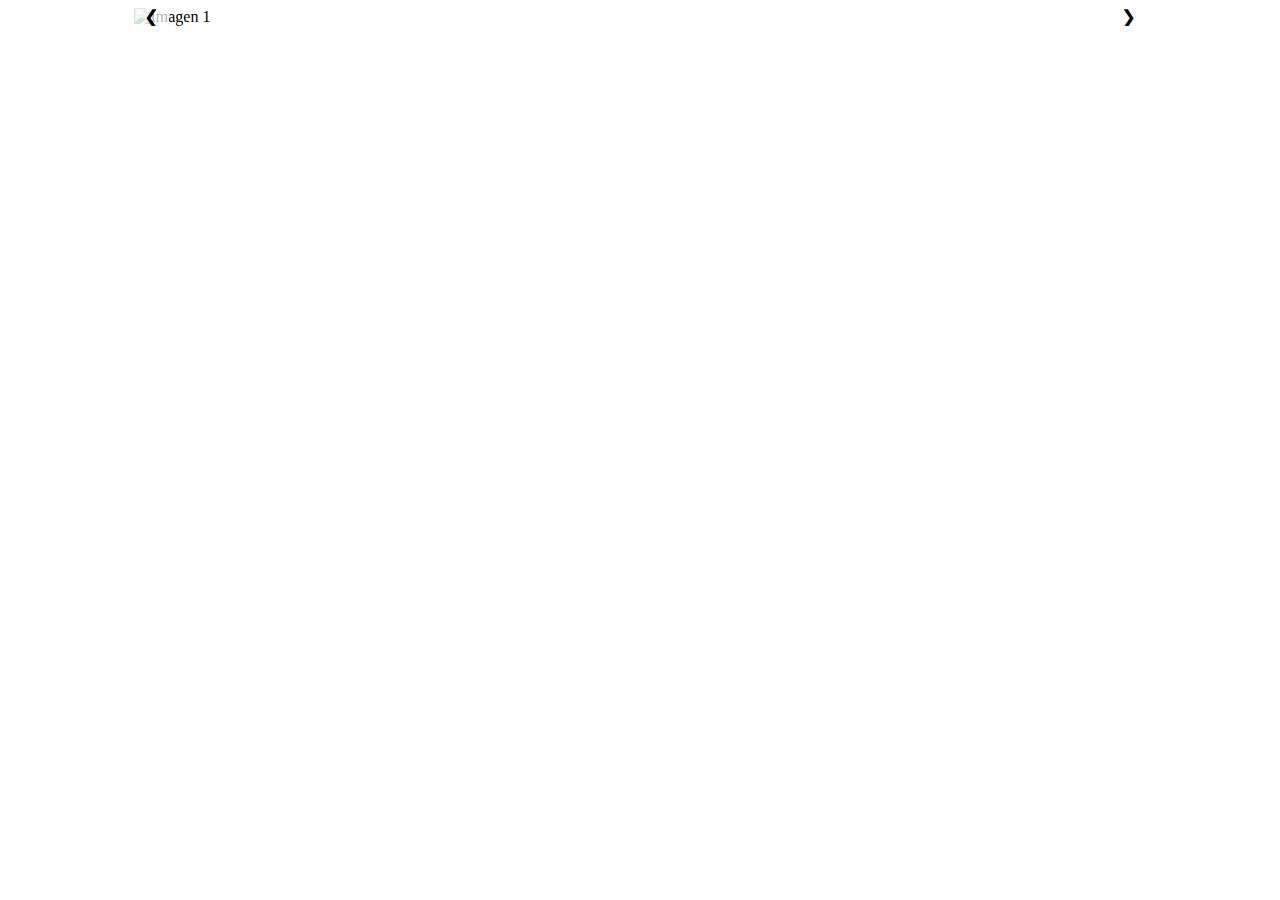
==== home/home.html @ 11937ffe "ordenado" ====
<!DOCTYPE html>
<html lang="en">
<head>
    <meta charset="UTF-8">
    <meta name="viewport" content="width=device-width, initial-scale=1.0">
    <title>Document</title>
    <link rel="stylesheet" href="home.css">
</head>
<body>
    <div class="carrusel">
        <div class="imagenes" id="imagenes">
            <img class="imagen" src="./imagenes/inicio/1.jpg" alt="Imagen 1">
            <img class="imagen" src="./imagenes/inicio/2.jpg" alt="Imagen 2">
            <img class="imagen" src="./imagenes/inicio/3.jpg" alt="Imagen 3">
        </div>
        <div class="botones">
            <button class="boton" onclick="anterior()">&#10094;</button>
            <button class="boton" onclick="siguiente()">&#10095;</button>
        </div>
    </div>
  <script src="../main.js"></script>
</body>
</html>
---- home/home.css ----
.carrusel {
    width: 80%;
    margin: auto;
    overflow: hidden;
    position: relative;
  }
  .imagenes {
    display: flex;
    transition: transform 0.5s ease;
  }
  .imagen {
    min-width: 100%;
    box-sizing: border-box;
  }
  .botones {
    position: absolute;
    top: 50%;
    width: 100%;
    display: flex;
    justify-content: space-between;
    transform: translateY(-50%);
  }
  .boton {
    background-color: rgba(255, 255, 255, 0.7);
    border: none;
    cursor: pointer;
    padding: 10px;
    font-size: 18px;
  }
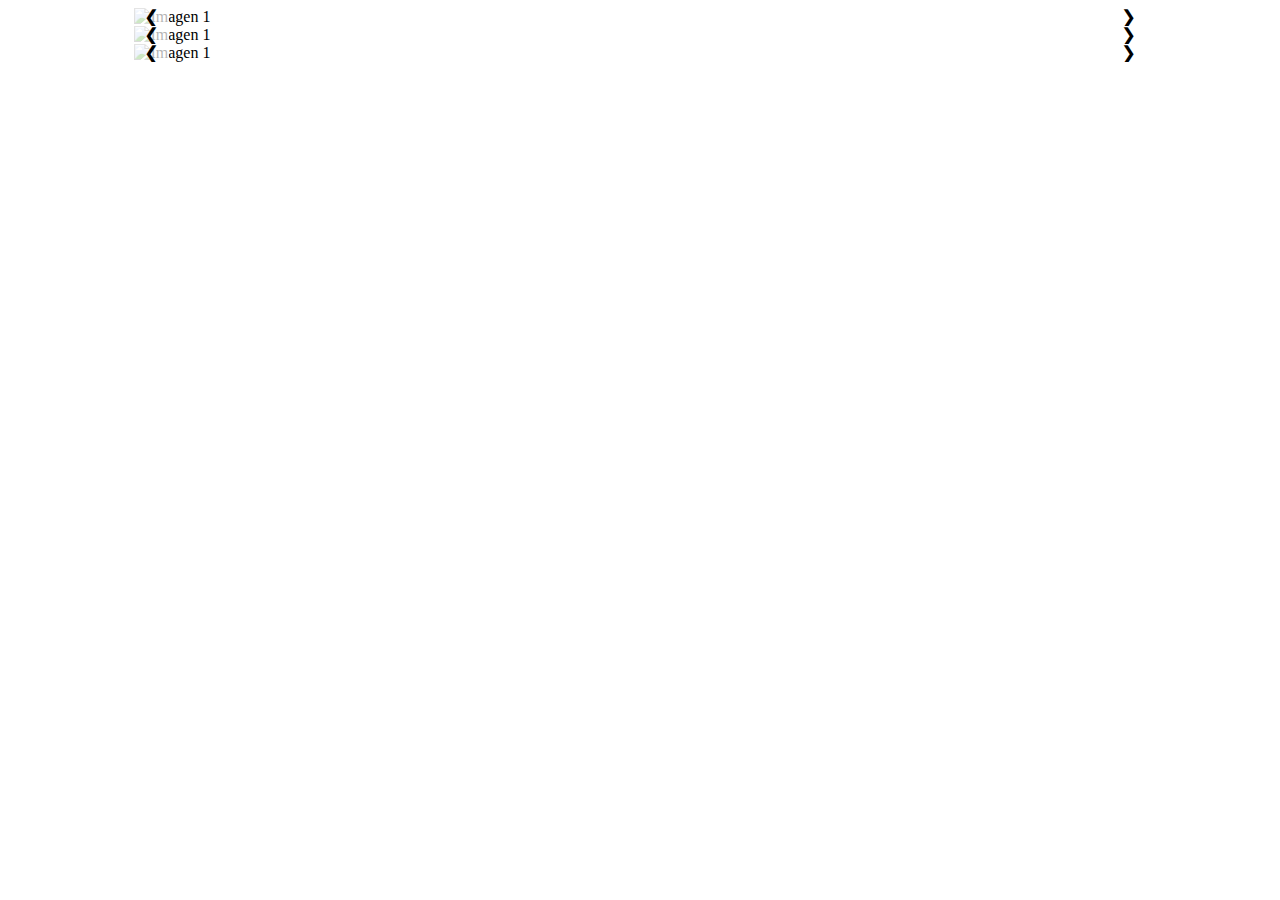
==== commit 33570921: "a" ====
--- a/home/home.html
+++ b/home/home.html
@@ -18,6 +18,29 @@
             <button class="boton" onclick="siguiente()">&#10095;</button>
         </div>
     </div>
+
+    <div class="carrusel">
+        <div class="imagenes" id="imagenes">
+            <img class="imagen" src="./imagenes/inicio/1.jpg" alt="Imagen 1">
+            <img class="imagen" src="./imagenes/inicio/2.jpg" alt="Imagen 2">
+            <img class="imagen" src="./imagenes/inicio/3.jpg" alt="Imagen 3">
+        </div>
+        <div class="botones">
+            <button class="boton" onclick="anterior()">&#10094;</button>
+            <button class="boton" onclick="siguiente()">&#10095;</button>
+        </div>
+    </div>
+    <div class="carrusel">
+        <div class="imagenes" id="imagenes">
+            <img class="imagen" src="./imagenes/inicio/1.jpg" alt="Imagen 1">
+            <img class="imagen" src="./imagenes/inicio/2.jpg" alt="Imagen 2">
+            <img class="imagen" src="./imagenes/inicio/3.jpg" alt="Imagen 3">
+        </div>
+        <div class="botones">
+            <button class="boton" onclick="anterior()">&#10094;</button>
+            <button class="boton" onclick="siguiente()">&#10095;</button>
+        </div>
+    </div>
   <script src="../main.js"></script>
 </body>
 </html>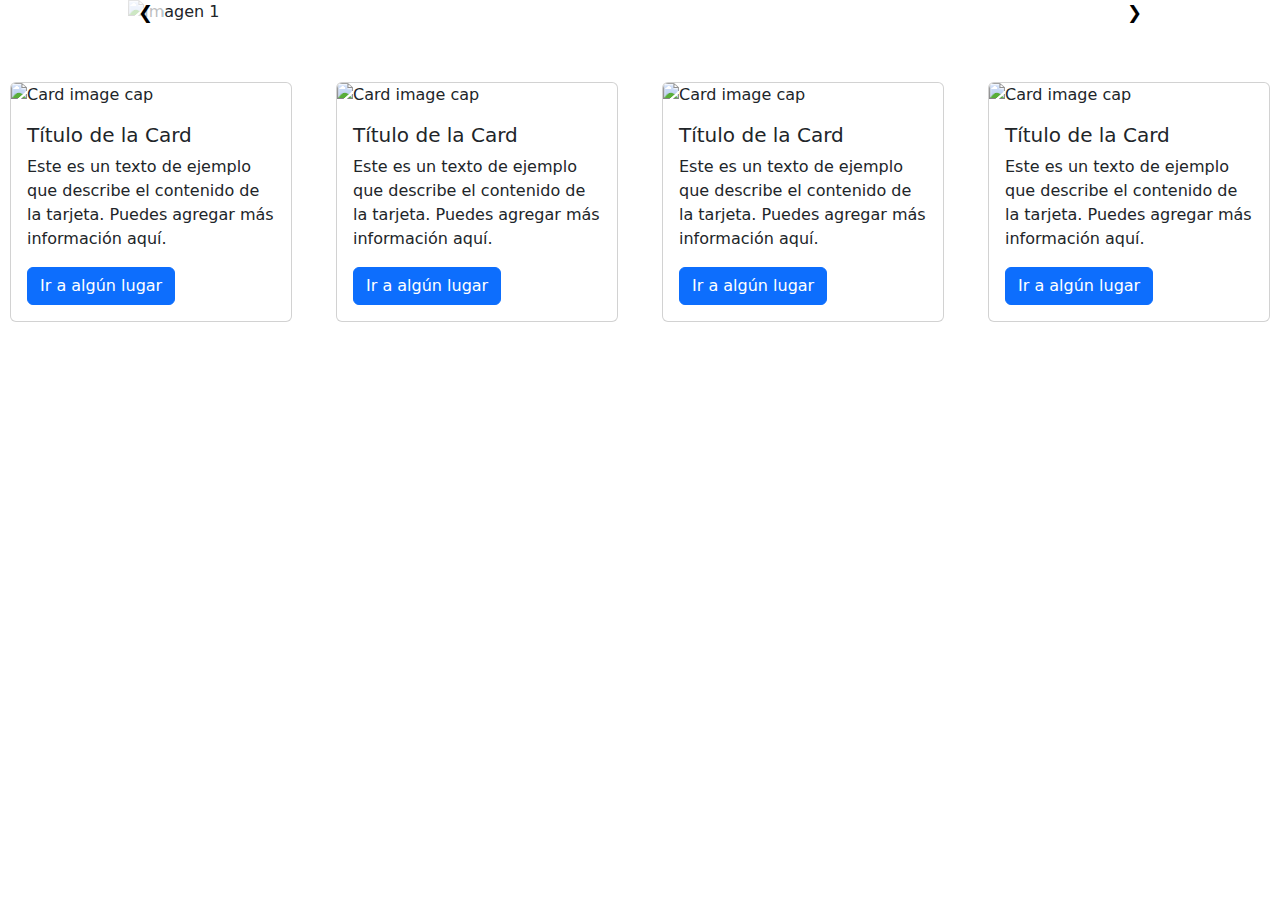
==== commit d44f0419: "cards" ====
--- a/home/home.html
+++ b/home/home.html
@@ -5,6 +5,9 @@
     <meta name="viewport" content="width=device-width, initial-scale=1.0">
     <title>Document</title>
     <link rel="stylesheet" href="home.css">
+    <link href="https://cdn.jsdelivr.net/npm/bootstrap@5.3.3/dist/css/bootstrap.min.css" rel="stylesheet" integrity="sha384-QWTKZyjpPEjISv5WaRU9OFeRpok6YctnYmDr5pNlyT2bRjXh0JMhjY6hW+ALEwIH" crossorigin="anonymous">
+    <script src="https://cdn.jsdelivr.net/npm/@popperjs/core@2.11.8/dist/umd/popper.min.js" integrity="sha384-I7E8VVD/ismYTF4hNIPjVp/Zjvgyol6VFvRkX/vR+Vc4jQkC+hVqc2pM8ODewa9r" crossorigin="anonymous"></script>
+    <script src="https://cdn.jsdelivr.net/npm/bootstrap@5.3.3/dist/js/bootstrap.bundle.min.js" integrity="sha384-YvpcrYf0tY3lHB60NNkmXc5s9fDVZLESaAA55NDzOxhy9GkcIdslK1eN7N6jIeHz" crossorigin="anonymous"></script>
 </head>
 <body>
     <div class="carrusel">
@@ -12,35 +15,59 @@
             <img class="imagen" src="./imagenes/inicio/1.jpg" alt="Imagen 1">
             <img class="imagen" src="./imagenes/inicio/2.jpg" alt="Imagen 2">
             <img class="imagen" src="./imagenes/inicio/3.jpg" alt="Imagen 3">
+            <img class="imagen" src="./imagenes/inicio/4.jpg" alt="Imagen 3">
+            <img class="imagen" src="./imagenes/inicio/5.png" alt="Imagen 3">
+            <img class="imagen" src="./imagenes/inicio/6.jpg" alt="Imagen 3">
         </div>
         <div class="botones">
             <button class="boton" onclick="anterior()">&#10094;</button>
             <button class="boton" onclick="siguiente()">&#10095;</button>
         </div>
     </div>
-
-    <div class="carrusel">
-        <div class="imagenes" id="imagenes">
-            <img class="imagen" src="./imagenes/inicio/1.jpg" alt="Imagen 1">
-            <img class="imagen" src="./imagenes/inicio/2.jpg" alt="Imagen 2">
-            <img class="imagen" src="./imagenes/inicio/3.jpg" alt="Imagen 3">
-        </div>
-        <div class="botones">
-            <button class="boton" onclick="anterior()">&#10094;</button>
-            <button class="boton" onclick="siguiente()">&#10095;</button>
+    <br><br>
+    <div class="cards">
+        <div class="row" id="cardContainer">
+            <div class="col">
+                <div class="card">
+                    <img src="https://via.placeholder.com/150" class="card-img-top" alt="Card image cap">
+                    <div class="card-body">
+                        <h5 class="card-title">Título de la Card</h5>
+                        <p class="card-text">Este es un texto de ejemplo que describe el contenido de la tarjeta. Puedes agregar más información aquí.</p>
+                        <a href="#" class="btn btn-primary">Ir a algún lugar</a>
+                    </div>
+                </div>
+            </div>
+            <div class="col">
+                <div class="card" >
+                    <img src="https://via.placeholder.com/150" class="card-img-top" alt="Card image cap">
+                    <div class="card-body">
+                        <h5 class="card-title">Título de la Card</h5>
+                        <p class="card-text">Este es un texto de ejemplo que describe el contenido de la tarjeta. Puedes agregar más información aquí.</p>
+                        <a href="#" class="btn btn-primary">Ir a algún lugar</a>
+                    </div>
+                </div>
+            </div>
+            <div class="col">
+                <div class="card" >
+                    <img src="https://via.placeholder.com/150" class="card-img-top" alt="Card image cap">
+                    <div class="card-body">
+                        <h5 class="card-title">Título de la Card</h5>
+                        <p class="card-text">Este es un texto de ejemplo que describe el contenido de la tarjeta. Puedes agregar más información aquí.</p>
+                        <a href="#" class="btn btn-primary">Ir a algún lugar</a>
+                    </div>
+                </div>
+            </div>
+            <div class="col">
+                <div class="card" >
+                    <img src="https://via.placeholder.com/150" class="card-img-top" alt="Card image cap">
+                    <div class="card-body">
+                        <h5 class="card-title">Título de la Card</h5>
+                        <p class="card-text">Este es un texto de ejemplo que describe el contenido de la tarjeta. Puedes agregar más información aquí.</p>
+                        <a href="#" class="btn btn-primary">Ir a algún lugar</a>
+                    </div>
+                </div>
+            </div>
         </div>
     </div>
-    <div class="carrusel">
-        <div class="imagenes" id="imagenes">
-            <img class="imagen" src="./imagenes/inicio/1.jpg" alt="Imagen 1">
-            <img class="imagen" src="./imagenes/inicio/2.jpg" alt="Imagen 2">
-            <img class="imagen" src="./imagenes/inicio/3.jpg" alt="Imagen 3">
-        </div>
-        <div class="botones">
-            <button class="boton" onclick="anterior()">&#10094;</button>
-            <button class="boton" onclick="siguiente()">&#10095;</button>
-        </div>
-    </div>
-  <script src="../main.js"></script>
 </body>
 </html>--- a/home/home.css
+++ b/home/home.css
@@ -1,31 +1,48 @@
 
 .carrusel {
-    width: 80%;
-    margin: auto;
-    overflow: hidden;
-    position: relative;
-  }
-  .imagenes {
-    display: flex;
-    transition: transform 0.5s ease;
-  }
-  .imagen {
-    min-width: 100%;
-    box-sizing: border-box;
-  }
-  .botones {
-    position: absolute;
-    top: 50%;
-    width: 100%;
-    display: flex;
-    justify-content: space-between;
-    transform: translateY(-50%);
-  }
-  .boton {
-    background-color: rgba(255, 255, 255, 0.7);
-    border: none;
-    cursor: pointer;
-    padding: 10px;
-    font-size: 18px;
-  }
-  +  width: 80%;
+  margin: auto;
+  overflow: hidden;
+  position: relative;
+}
+.imagenes {
+  display: flex;
+  transition: transform 0.5s ease;
+}
+.imagen {
+  min-width: 100%;
+  box-sizing: border-box;
+}
+.botones {
+  position: absolute;
+  top: 50%;
+  width: 100%;
+  display: flex;
+  justify-content: space-between;
+  transform: translateY(-50%);
+}
+.boton {
+  background-color: rgba(255, 255, 255, 0.7);
+  border: none;
+  cursor: pointer;
+  padding: 10px;
+  font-size: 18px;
+}
+
+
+.card {
+  width: 18rm;
+  margin: 10px;
+  border: 1px solid #ccc;
+  border-radius: 5px;
+  overflow: hidden;
+}
+
+.card-img-top {
+  width: 100%;
+  height: auto;
+}
+
+.card-body {
+  padding: 15px;
+}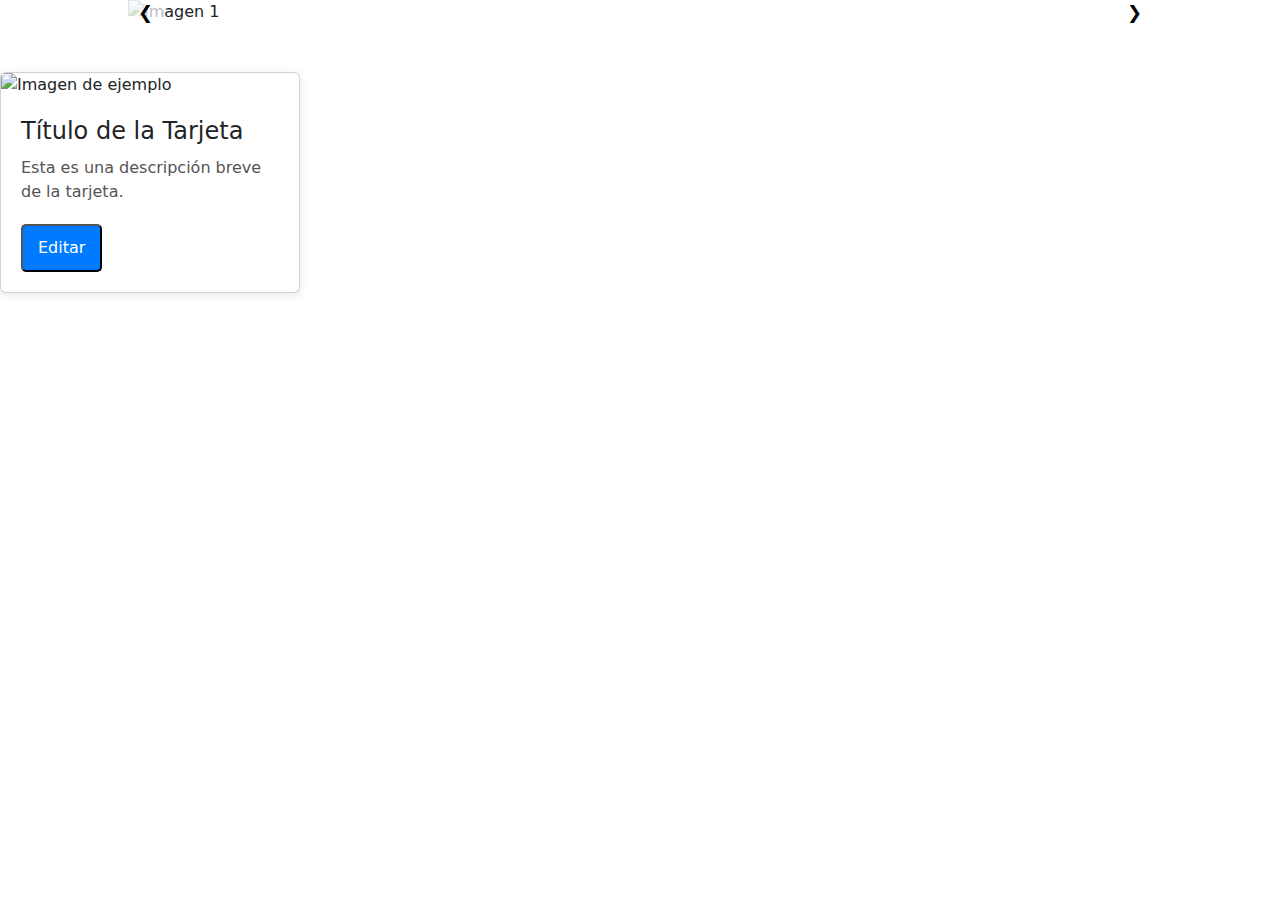
==== commit fdc89174: "cambio" ====
--- a/home/home.html
+++ b/home/home.html
@@ -25,49 +25,21 @@
         </div>
     </div>
     <br><br>
-    <div class="cards">
-        <div class="row" id="cardContainer">
-            <div class="col">
-                <div class="card">
-                    <img src="https://via.placeholder.com/150" class="card-img-top" alt="Card image cap">
-                    <div class="card-body">
-                        <h5 class="card-title">Título de la Card</h5>
-                        <p class="card-text">Este es un texto de ejemplo que describe el contenido de la tarjeta. Puedes agregar más información aquí.</p>
-                        <a href="#" class="btn btn-primary">Ir a algún lugar</a>
-                    </div>
-                </div>
-            </div>
-            <div class="col">
-                <div class="card" >
-                    <img src="https://via.placeholder.com/150" class="card-img-top" alt="Card image cap">
-                    <div class="card-body">
-                        <h5 class="card-title">Título de la Card</h5>
-                        <p class="card-text">Este es un texto de ejemplo que describe el contenido de la tarjeta. Puedes agregar más información aquí.</p>
-                        <a href="#" class="btn btn-primary">Ir a algún lugar</a>
-                    </div>
-                </div>
-            </div>
-            <div class="col">
-                <div class="card" >
-                    <img src="https://via.placeholder.com/150" class="card-img-top" alt="Card image cap">
-                    <div class="card-body">
-                        <h5 class="card-title">Título de la Card</h5>
-                        <p class="card-text">Este es un texto de ejemplo que describe el contenido de la tarjeta. Puedes agregar más información aquí.</p>
-                        <a href="#" class="btn btn-primary">Ir a algún lugar</a>
-                    </div>
-                </div>
-            </div>
-            <div class="col">
-                <div class="card" >
-                    <img src="https://via.placeholder.com/150" class="card-img-top" alt="Card image cap">
-                    <div class="card-body">
-                        <h5 class="card-title">Título de la Card</h5>
-                        <p class="card-text">Este es un texto de ejemplo que describe el contenido de la tarjeta. Puedes agregar más información aquí.</p>
-                        <a href="#" class="btn btn-primary">Ir a algún lugar</a>
-                    </div>
-                </div>
-            </div>
+  
+    <div class="card">
+        <img src="https://via.placeholder.com/300x200" alt="Imagen de ejemplo">
+        <div class="card-content">
+            <h2 class="card-title" id="card-title">Título de la Tarjeta</h2>
+            <p class="card-description" id="card-description">Esta es una descripción breve de la tarjeta.</p>
+            <button class="card-button" id="editar">Editar</button>
+        </div>
+        <div class="edit-form" id="edit-form">
+            <input type="text" id="edit-title" placeholder="Nuevo título">
+            <textarea id="edit-description" rows="4" placeholder="Nueva descripción"></textarea>
+            <button class="card-button save-button" id="save-button">Guardar</button>
         </div>
     </div>
+
+    
 </body>
 </html>--- a/home/home.css
+++ b/home/home.css
@@ -31,18 +31,66 @@
 
 
 .card {
-  width: 18rm;
-  margin: 10px;
-  border: 1px solid #ccc;
-  border-radius: 5px;
+  background: white;
+  border-radius: 10px;
+  box-shadow: 0 2px 10px rgba(0, 0, 0, 0.1);
+  width: 300px;
   overflow: hidden;
+  position: relative;
 }
 
-.card-img-top {
+.card img {
   width: 100%;
   height: auto;
 }
 
-.card-body {
-  padding: 15px;
+.card-content {
+  padding: 20px;
+}
+
+.card-title {
+  font-size: 1.5em;
+  margin: 0;
+}
+
+.card-description {
+  color: #555;
+  margin: 10px 0;
+}
+
+.card-button {
+  display: inline-block;
+  padding: 10px 15px;
+  background-color: #007BFF;
+  color: white;
+  text-decoration: none;
+  border-radius: 5px;
+  margin-top: 10px;
+}
+
+.card-button:hover {
+  background-color: #0056b3;
+}
+
+.edit-form {
+  display: none;
+  padding: 20px;
+  background: #f9f9f9;
+  border-top: 1px solid #ddd;
+}
+
+.edit-form input, .edit-form textarea {
+  width: 100%;
+  margin-bottom: 10px;
+  padding: 10px;
+  border: 1px solid #ddd;
+  border-radius: 5px;
+}
+
+.save-button {
+  background-color: #28a745;
+}
+
+.save-button:hover {
+  background-color: #218838;
 }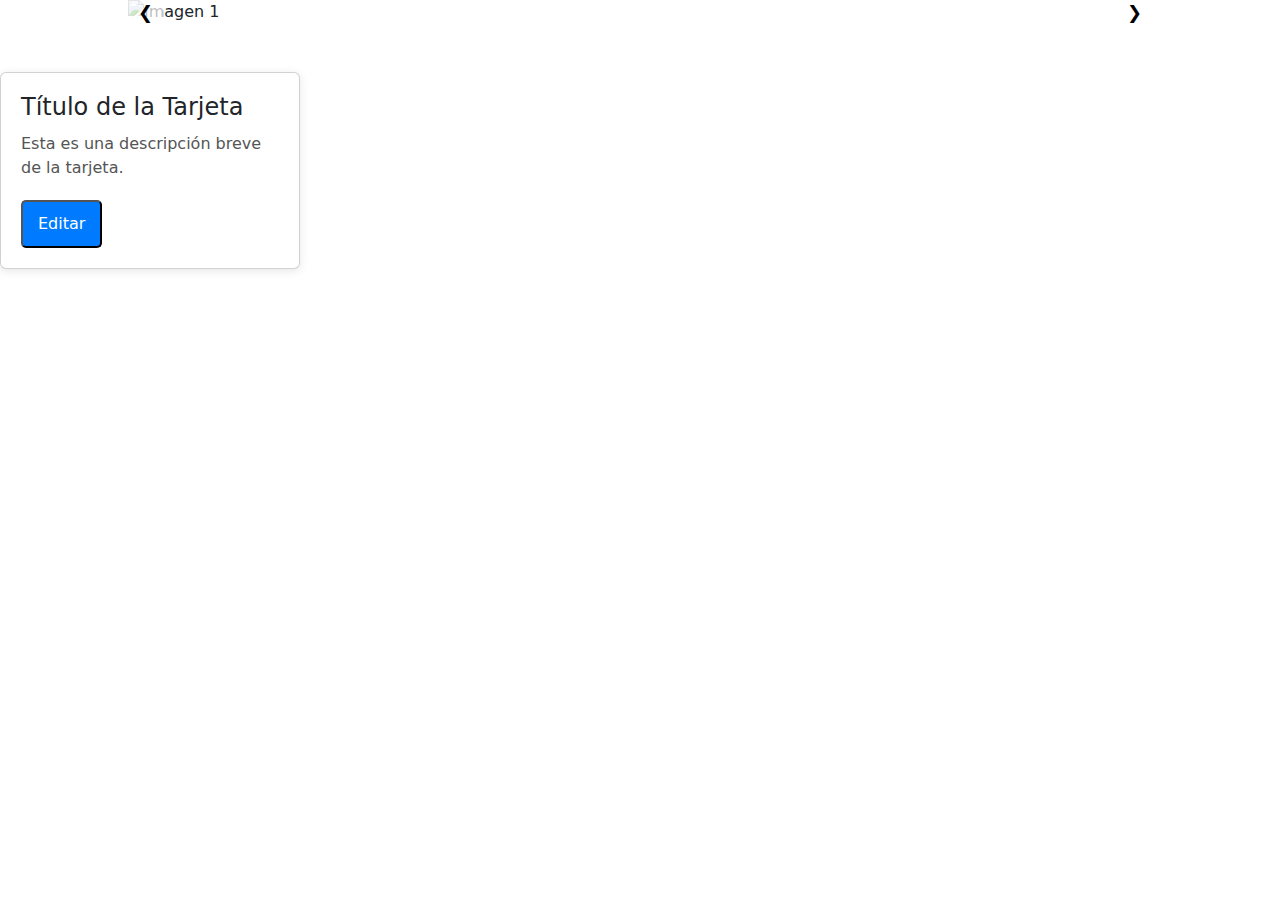
==== commit 45b8897a: "cards" ====
--- a/home/home.html
+++ b/home/home.html
@@ -27,19 +27,20 @@
     <br><br>
   
     <div class="card">
-        <img src="https://via.placeholder.com/300x200" alt="Imagen de ejemplo">
+        <img src="https://via.placeholder.com/300x200" alt="">
         <div class="card-content">
-            <h2 class="card-title" id="card-title">Título de la Tarjeta</h2>
-            <p class="card-description" id="card-description">Esta es una descripción breve de la tarjeta.</p>
+            <h2 class="card-title" id="titulo">Título de la Tarjeta</h2>
+            <p class="card-description" id="descripcion">Esta es una descripción breve de la tarjeta.</p>
             <button class="card-button" id="editar">Editar</button>
         </div>
-        <div class="edit-form" id="edit-form">
-            <input type="text" id="edit-title" placeholder="Nuevo título">
-            <textarea id="edit-description" rows="4" placeholder="Nueva descripción"></textarea>
-            <button class="card-button save-button" id="save-button">Guardar</button>
+
+        <div class="form-edicion oculto" id="form-edicion" >
+            <input type="text" id="nuevoTitulo" placeholder="Nuevo título">
+            <textarea id="nuevaDescripcion" rows="4" placeholder="Nueva descripción"></textarea>
+            <button class="card-button save-button" id="guardar">Guardar</button>
         </div>
     </div>
 
-    
+    <script src="home.js"></script>
 </body>
 </html>--- a/home/home.css
+++ b/home/home.css
@@ -93,4 +93,8 @@
 
 .save-button:hover {
   background-color: #218838;
-}+}
+
+.oculto{
+  display: none;
+}
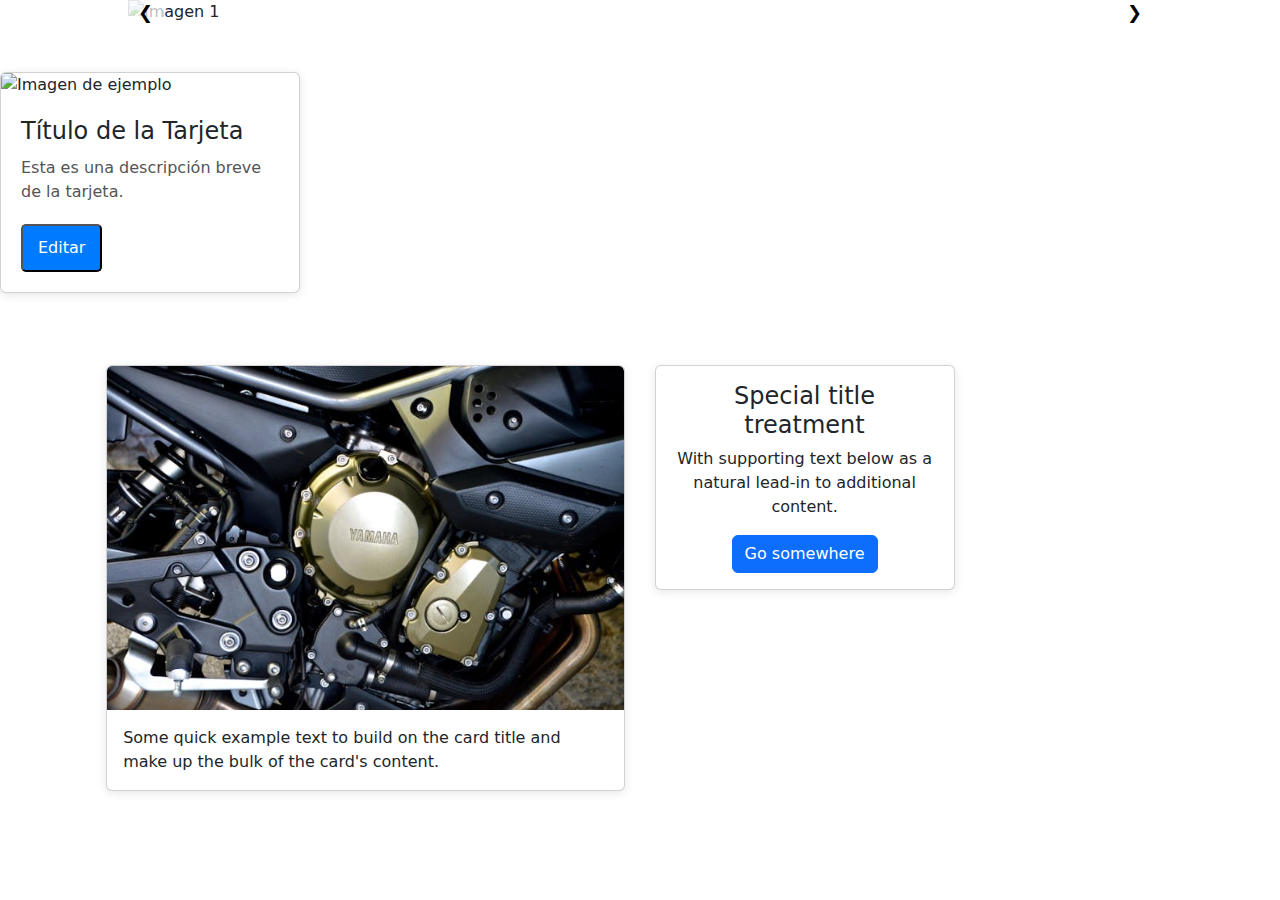
==== commit 89d4733b: "si" ====
--- a/home/home.html
+++ b/home/home.html
@@ -27,20 +27,43 @@
     <br><br>
   
     <div class="card">
-        <img src="https://via.placeholder.com/300x200" alt="">
+        <img src="https://via.placeholder.com/300x200" alt="Imagen de ejemplo">
         <div class="card-content">
-            <h2 class="card-title" id="titulo">Título de la Tarjeta</h2>
-            <p class="card-description" id="descripcion">Esta es una descripción breve de la tarjeta.</p>
+            <h2 class="card-title" id="card-title">Título de la Tarjeta</h2>
+            <p class="card-description" id="card-description">Esta es una descripción breve de la tarjeta.</p>
             <button class="card-button" id="editar">Editar</button>
         </div>
-
-        <div class="form-edicion oculto" id="form-edicion" >
-            <input type="text" id="nuevoTitulo" placeholder="Nuevo título">
-            <textarea id="nuevaDescripcion" rows="4" placeholder="Nueva descripción"></textarea>
-            <button class="card-button save-button" id="guardar">Guardar</button>
+        <div class="edit-form" id="edit-form">
+            <input type="text" id="edit-title" placeholder="Nuevo título">
+            <textarea id="edit-description" rows="4" placeholder="Nueva descripción"></textarea>
+            <button class="card-button save-button" id="save-button">Guardar</button>
         </div>
     </div>
+<br><br><br>
+    <div class="row">
+        <div class="col"></div>
+        <div class="col-5">
+            <div class="card" style="height: 200; width: auto;" >
+                <img src="/imagenes/inicio/catalogo.jpg"  class="card-img-top" alt="catalogo">
+                <div class="card-body">
+                  <p class="card-text">Some quick example text to build on the card title and make up the bulk of the card's content.</p>
+                </div>
+              </div>
+        </div>
+        &nbsp;
+        <div class="col-5">
+            <div class="card text-center">
+               
+                <div class="card-body">
+                  <h5 class="card-title">Special title treatment</h5>
+                  <p class="card-text">With supporting text below as a natural lead-in to additional content.</p>
+                  <a href="#" class="btn btn-primary">Go somewhere</a>
+                </div>
 
-    <script src="home.js"></script>
+              </div>
+        </div>
+        <div class="col"></div>
+    </div>
+    <br><br><br>
 </body>
 </html>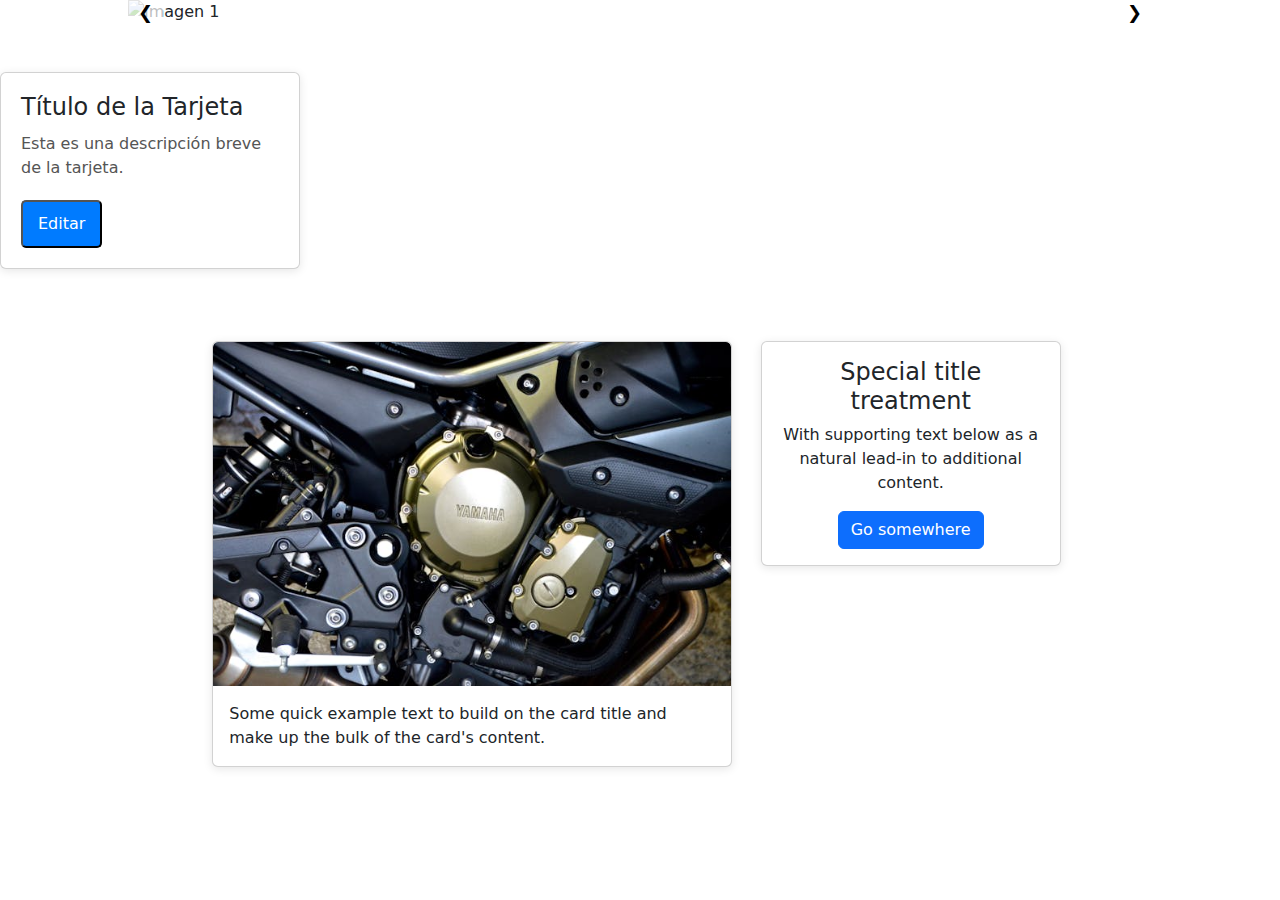
==== commit caa68d31: "Merge branch 'main' of https://github.com/Guille-B/programacion-tp-final" ====
--- a/home/home.html
+++ b/home/home.html
@@ -27,16 +27,17 @@
     <br><br>
   
     <div class="card">
-        <img src="https://via.placeholder.com/300x200" alt="Imagen de ejemplo">
+        <img src="https://via.placeholder.com/300x200" alt="">
         <div class="card-content">
-            <h2 class="card-title" id="card-title">Título de la Tarjeta</h2>
-            <p class="card-description" id="card-description">Esta es una descripción breve de la tarjeta.</p>
+            <h2 class="card-title" id="titulo">Título de la Tarjeta</h2>
+            <p class="card-description" id="descripcion">Esta es una descripción breve de la tarjeta.</p>
             <button class="card-button" id="editar">Editar</button>
         </div>
-        <div class="edit-form" id="edit-form">
-            <input type="text" id="edit-title" placeholder="Nuevo título">
-            <textarea id="edit-description" rows="4" placeholder="Nueva descripción"></textarea>
-            <button class="card-button save-button" id="save-button">Guardar</button>
+
+        <div class="form-edicion oculto" id="form-edicion" >
+            <input type="text" id="nuevoTitulo" placeholder="Nuevo título">
+            <textarea id="nuevaDescripcion" rows="4" placeholder="Nueva descripción"></textarea>
+            <button class="card-button save-button" id="guardar">Guardar</button>
         </div>
     </div>
 <br><br><br>
@@ -60,10 +61,6 @@
                   <a href="#" class="btn btn-primary">Go somewhere</a>
                 </div>
 
-              </div>
-        </div>
-        <div class="col"></div>
-    </div>
-    <br><br><br>
+    <script src="home.js"></script>
 </body>
 </html>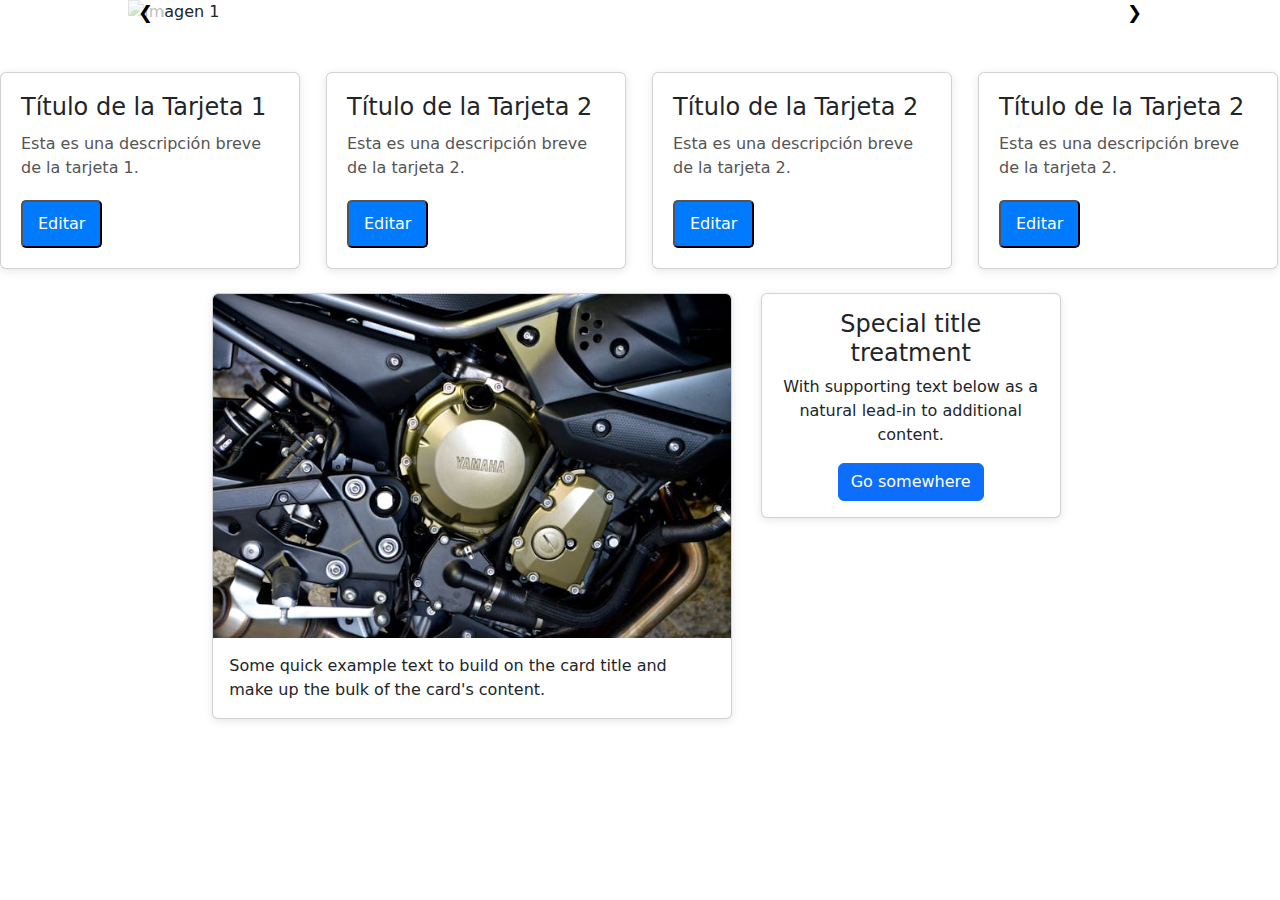
==== commit 09a234a5: "cards" ====
--- a/home/home.html
+++ b/home/home.html
@@ -1,14 +1,21 @@
 <!DOCTYPE html>
 <html lang="en">
+
 <head>
     <meta charset="UTF-8">
     <meta name="viewport" content="width=device-width, initial-scale=1.0">
     <title>Document</title>
     <link rel="stylesheet" href="home.css">
-    <link href="https://cdn.jsdelivr.net/npm/bootstrap@5.3.3/dist/css/bootstrap.min.css" rel="stylesheet" integrity="sha384-QWTKZyjpPEjISv5WaRU9OFeRpok6YctnYmDr5pNlyT2bRjXh0JMhjY6hW+ALEwIH" crossorigin="anonymous">
-    <script src="https://cdn.jsdelivr.net/npm/@popperjs/core@2.11.8/dist/umd/popper.min.js" integrity="sha384-I7E8VVD/ismYTF4hNIPjVp/Zjvgyol6VFvRkX/vR+Vc4jQkC+hVqc2pM8ODewa9r" crossorigin="anonymous"></script>
-    <script src="https://cdn.jsdelivr.net/npm/bootstrap@5.3.3/dist/js/bootstrap.bundle.min.js" integrity="sha384-YvpcrYf0tY3lHB60NNkmXc5s9fDVZLESaAA55NDzOxhy9GkcIdslK1eN7N6jIeHz" crossorigin="anonymous"></script>
+    <link href="https://cdn.jsdelivr.net/npm/bootstrap@5.3.3/dist/css/bootstrap.min.css" rel="stylesheet"
+        integrity="sha384-QWTKZyjpPEjISv5WaRU9OFeRpok6YctnYmDr5pNlyT2bRjXh0JMhjY6hW+ALEwIH" crossorigin="anonymous">
+    <script src="https://cdn.jsdelivr.net/npm/@popperjs/core@2.11.8/dist/umd/popper.min.js"
+        integrity="sha384-I7E8VVD/ismYTF4hNIPjVp/Zjvgyol6VFvRkX/vR+Vc4jQkC+hVqc2pM8ODewa9r"
+        crossorigin="anonymous"></script>
+    <script src="https://cdn.jsdelivr.net/npm/bootstrap@5.3.3/dist/js/bootstrap.bundle.min.js"
+        integrity="sha384-YvpcrYf0tY3lHB60NNkmXc5s9fDVZLESaAA55NDzOxhy9GkcIdslK1eN7N6jIeHz"
+        crossorigin="anonymous"></script>
 </head>
+
 <body>
     <div class="carrusel">
         <div class="imagenes" id="imagenes">
@@ -25,42 +32,100 @@
         </div>
     </div>
     <br><br>
-  
-    <div class="card">
-        <img src="https://via.placeholder.com/300x200" alt="">
-        <div class="card-content">
-            <h2 class="card-title" id="titulo">Título de la Tarjeta</h2>
-            <p class="card-description" id="descripcion">Esta es una descripción breve de la tarjeta.</p>
-            <button class="card-button" id="editar">Editar</button>
+
+    <div class="row conteiner">
+        <div class="col">
+            <div class="card">
+                <img src="https://via.placeholder.com/300x200" alt="">
+                <div class="card-content">
+                    <h2 class="card-title">Título de la Tarjeta 1</h2>
+                    <p class="card-description">Esta es una descripción breve de la tarjeta 1.</p>
+                    <button class="card-button editar">Editar</button>
+                </div>
+
+                <div class="form-edicion oculto">
+                    <input type="text" class="nuevoTitulo" placeholder="Nuevo título">
+                    <textarea class="nuevaDescripcion" rows="4" placeholder="Nueva descripción"></textarea>
+                    <button class="card-button save-button guardar">Guardar</button>
+                </div>
+            </div>
         </div>
 
-        <div class="form-edicion oculto" id="form-edicion" >
-            <input type="text" id="nuevoTitulo" placeholder="Nuevo título">
-            <textarea id="nuevaDescripcion" rows="4" placeholder="Nueva descripción"></textarea>
-            <button class="card-button save-button" id="guardar">Guardar</button>
-        </div>
-    </div>
-<br><br><br>
-    <div class="row">
-        <div class="col"></div>
-        <div class="col-5">
-            <div class="card" style="height: 200; width: auto;" >
-                <img src="/imagenes/inicio/catalogo.jpg"  class="card-img-top" alt="catalogo">
-                <div class="card-body">
-                  <p class="card-text">Some quick example text to build on the card title and make up the bulk of the card's content.</p>
-                </div>
-              </div>
-        </div>
-        &nbsp;
-        <div class="col-5">
-            <div class="card text-center">
-               
-                <div class="card-body">
-                  <h5 class="card-title">Special title treatment</h5>
-                  <p class="card-text">With supporting text below as a natural lead-in to additional content.</p>
-                  <a href="#" class="btn btn-primary">Go somewhere</a>
+        <div class="col">
+            <div class="card">
+                <img src="https://via.placeholder.com/300x200" alt="">
+                <div class="card-content">
+                    <h2 class="card-title">Título de la Tarjeta 2</h2>
+                    <p class="card-description">Esta es una descripción breve de la tarjeta 2.</p>
+                    <button class="card-button editar">Editar</button>
                 </div>
 
-    <script src="home.js"></script>
+                <div class="form-edicion oculto">
+                    <input type="text" class="nuevoTitulo" placeholder="Nuevo título">
+                    <textarea class="nuevaDescripcion" rows="4" placeholder="Nueva descripción"></textarea>
+                    <button class="card-button save-button guardar">Guardar</button>
+                </div>
+            </div>
+        </div>
+
+        <div class="col">
+            <div class="card">
+                <img src="https://via.placeholder.com/300x200" alt="">
+                <div class="card-content">
+                    <h2 class="card-title">Título de la Tarjeta 2</h2>
+                    <p class="card-description">Esta es una descripción breve de la tarjeta 2.</p>
+                    <button class="card-button editar">Editar</button>
+                </div>
+
+                <div class="form-edicion oculto">
+                    <input type="text" class="nuevoTitulo" placeholder="Nuevo título">
+                    <textarea class="nuevaDescripcion" rows="4" placeholder="Nueva descripción"></textarea>
+                    <button class="card-button save-button guardar">Guardar</button>
+                </div>
+            </div>
+        </div>
+
+        <div class="col">
+            <div class="card">
+                <img src="https://via.placeholder.com/300x200" alt="">
+                <div class="card-content">
+                    <h2 class="card-title">Título de la Tarjeta 2</h2>
+                    <p class="card-description">Esta es una descripción breve de la tarjeta 2.</p>
+                    <button class="card-button editar">Editar</button>
+                </div>
+
+                <div class="form-edicion oculto">
+                    <input type="text" class="nuevoTitulo" placeholder="Nuevo título">
+                    <textarea class="nuevaDescripcion" rows="4" placeholder="Nueva descripción"></textarea>
+                    <button class="card-button save-button guardar">Guardar</button>
+                </div>
+            </div>
+        </div>
+    </div><br>
+
+        <div class="row">
+            <div class="col"></div>
+            <div class="col-5">
+                <div class="card" style="height: 200; width: auto;">
+                    <img src="/imagenes/inicio/catalogo.jpg" class="card-img-top" alt="catalogo">
+                    <div class="card-body">
+                        <p class="card-text">Some quick example text to build on the card title and make up the bulk of
+                            the
+                            card's content.</p>
+                    </div>
+                </div>
+            </div>
+            &nbsp;
+            <div class="col-5">
+                <div class="card text-center">
+
+                    <div class="card-body">
+                        <h5 class="card-title">Special title treatment</h5>
+                        <p class="card-text">With supporting text below as a natural lead-in to additional content.</p>
+                        <a href="#" class="btn btn-primary">Go somewhere</a>
+                    </div>
+
+                    <script src="home.js"></script>
 </body>
+
 </html>--- a/home/home.css
+++ b/home/home.css
@@ -7,7 +7,7 @@
 }
 .imagenes {
   display: flex;
-  transition: transform 0.5s ease;
+  transition: transform 2s ease;
 }
 .imagen {
   min-width: 100%;
@@ -68,18 +68,14 @@
   margin-top: 10px;
 }
 
-.card-button:hover {
-  background-color: #0056b3;
-}
 
-.edit-form {
-  display: none;
+.form-edicion {
   padding: 20px;
   background: #f9f9f9;
   border-top: 1px solid #ddd;
 }
 
-.edit-form input, .edit-form textarea {
+.form-edicion input, .form-edicion textarea {
   width: 100%;
   margin-bottom: 10px;
   padding: 10px;
@@ -98,3 +94,8 @@
 .oculto{
   display: none;
 }
+
+.col{
+  width: 180px;
+}
+
